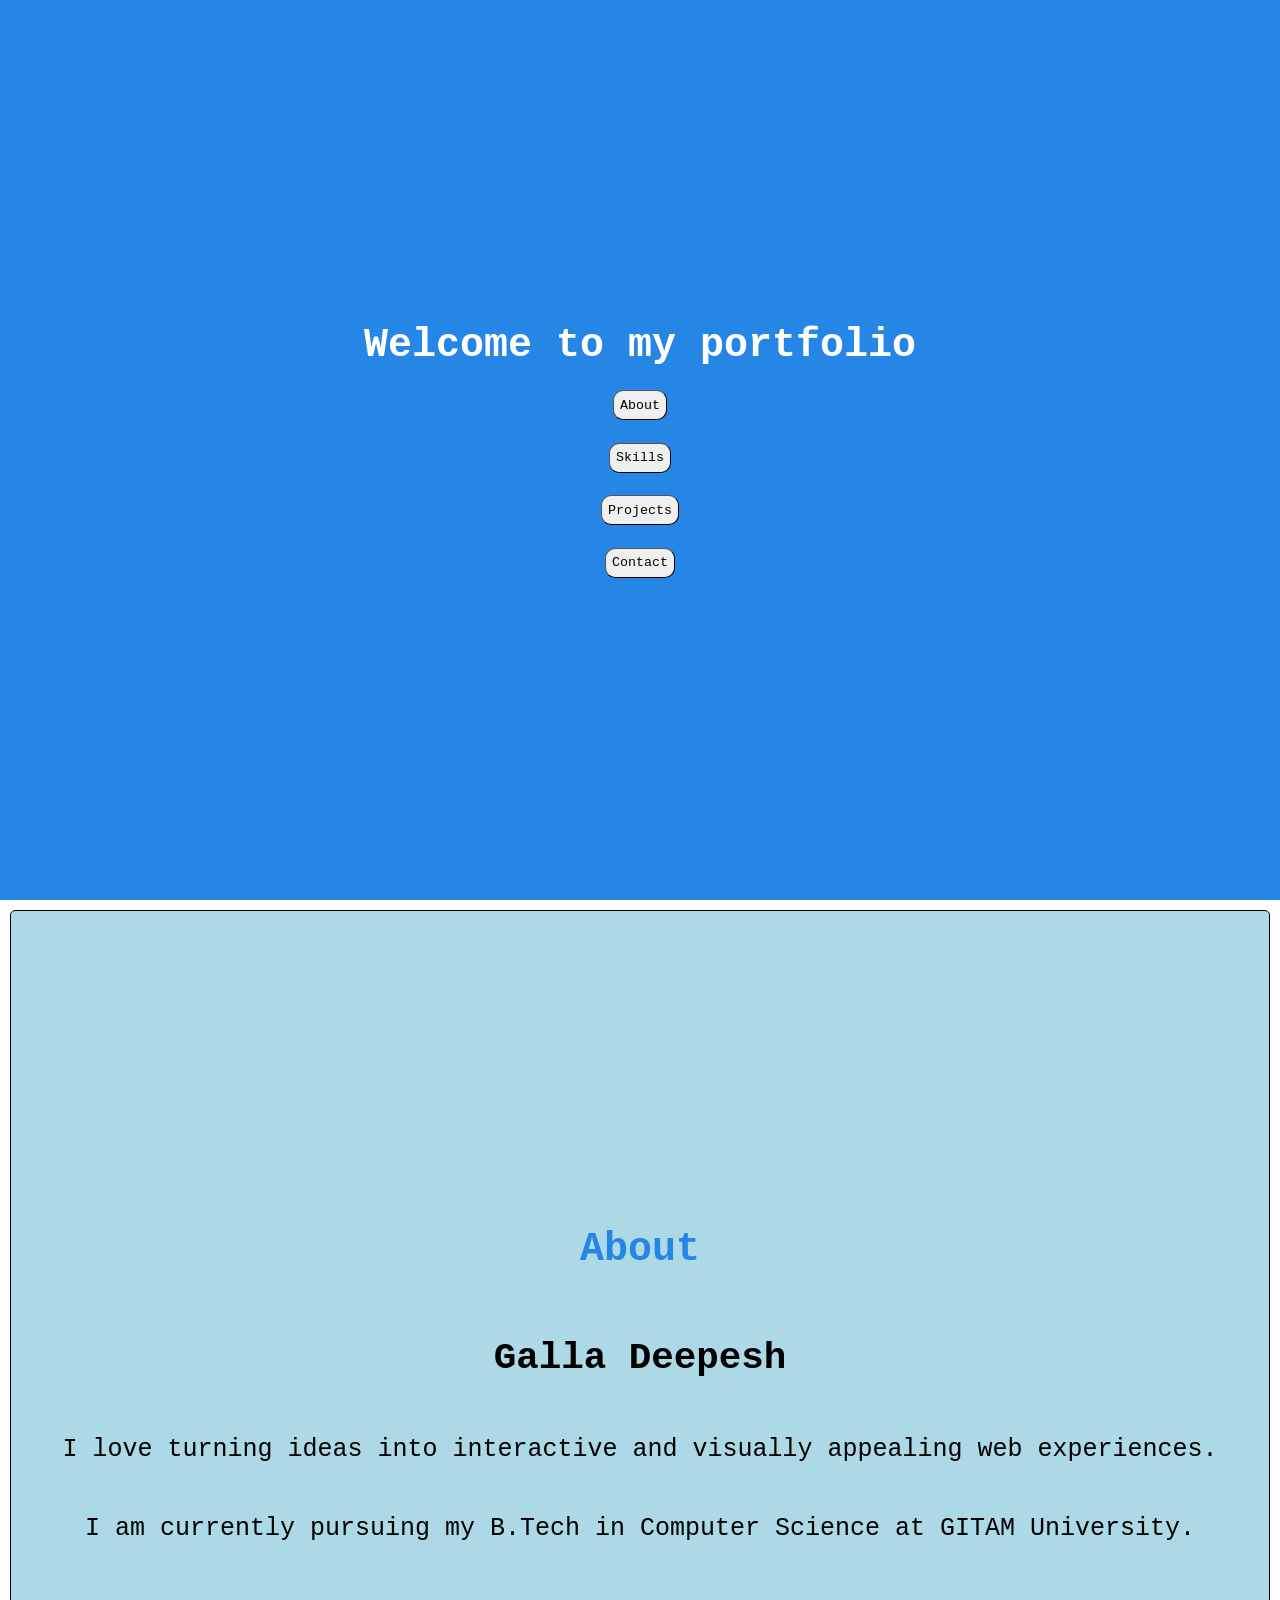
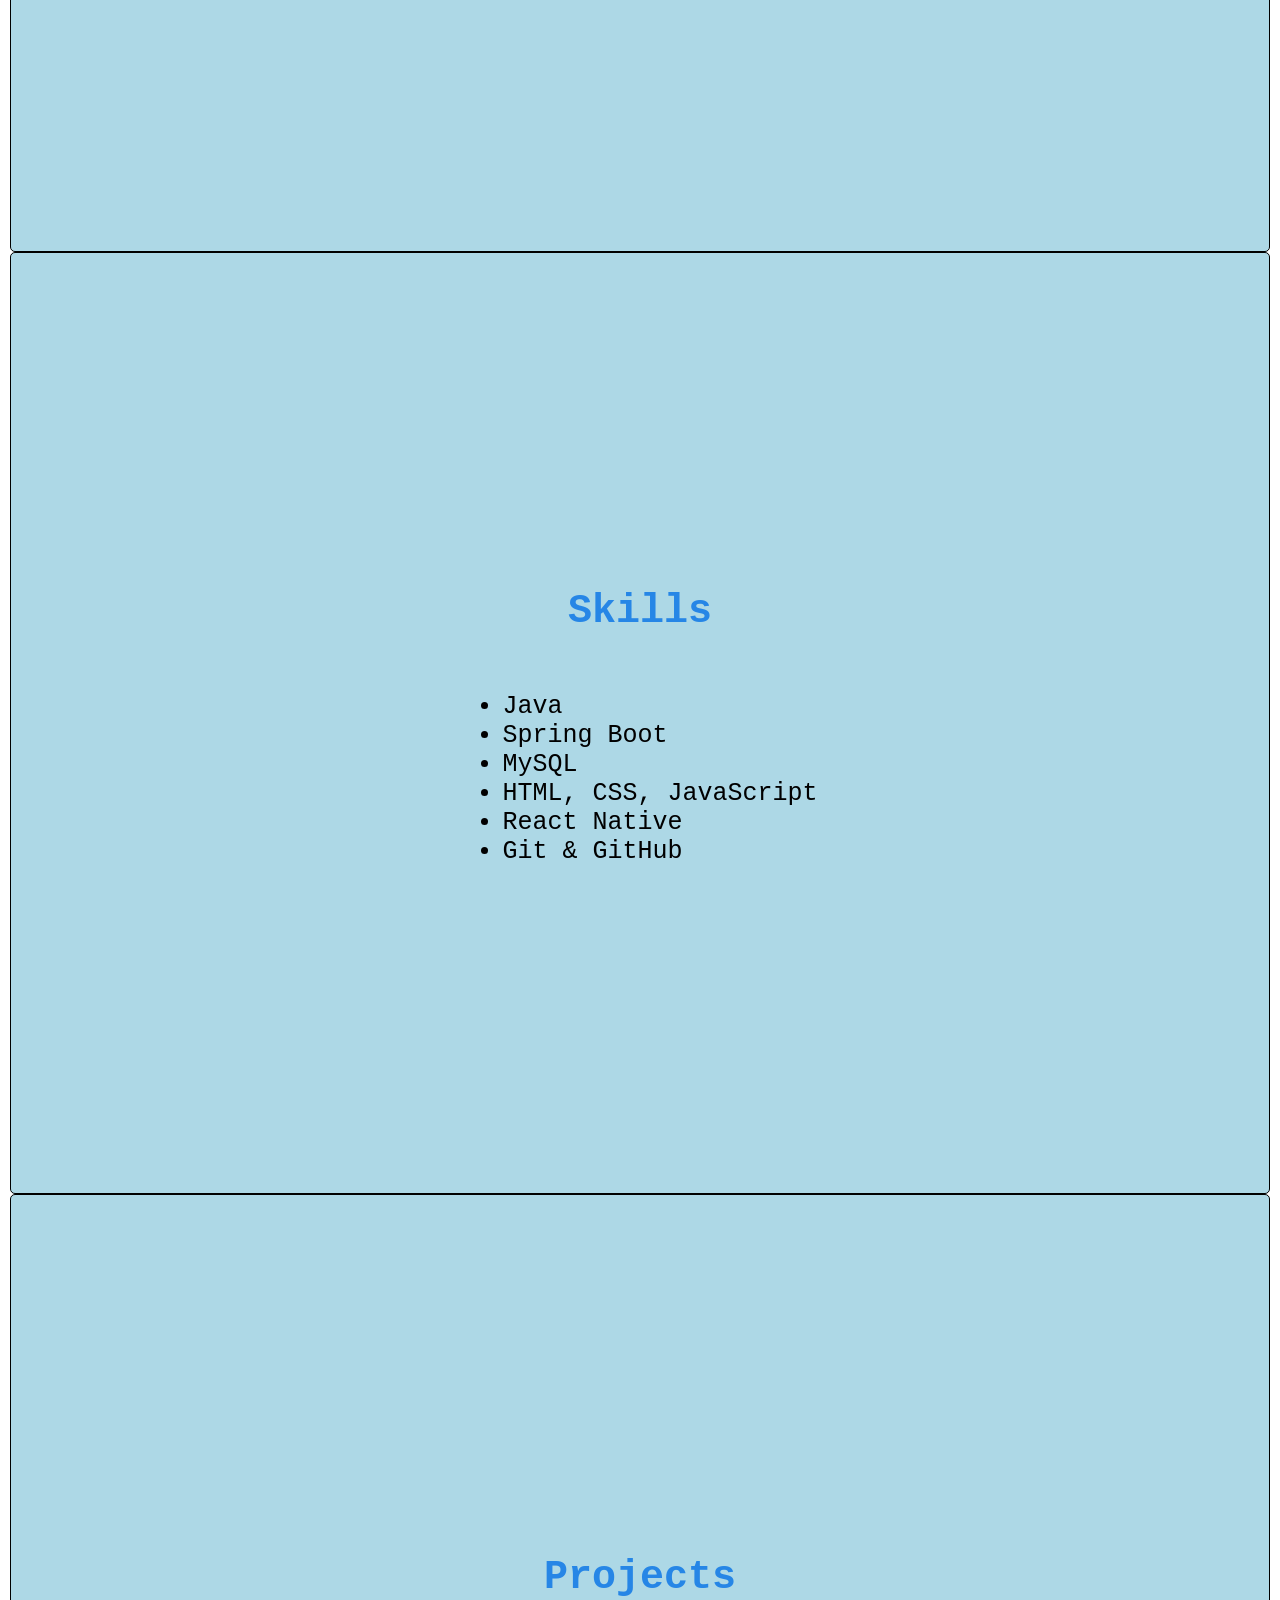
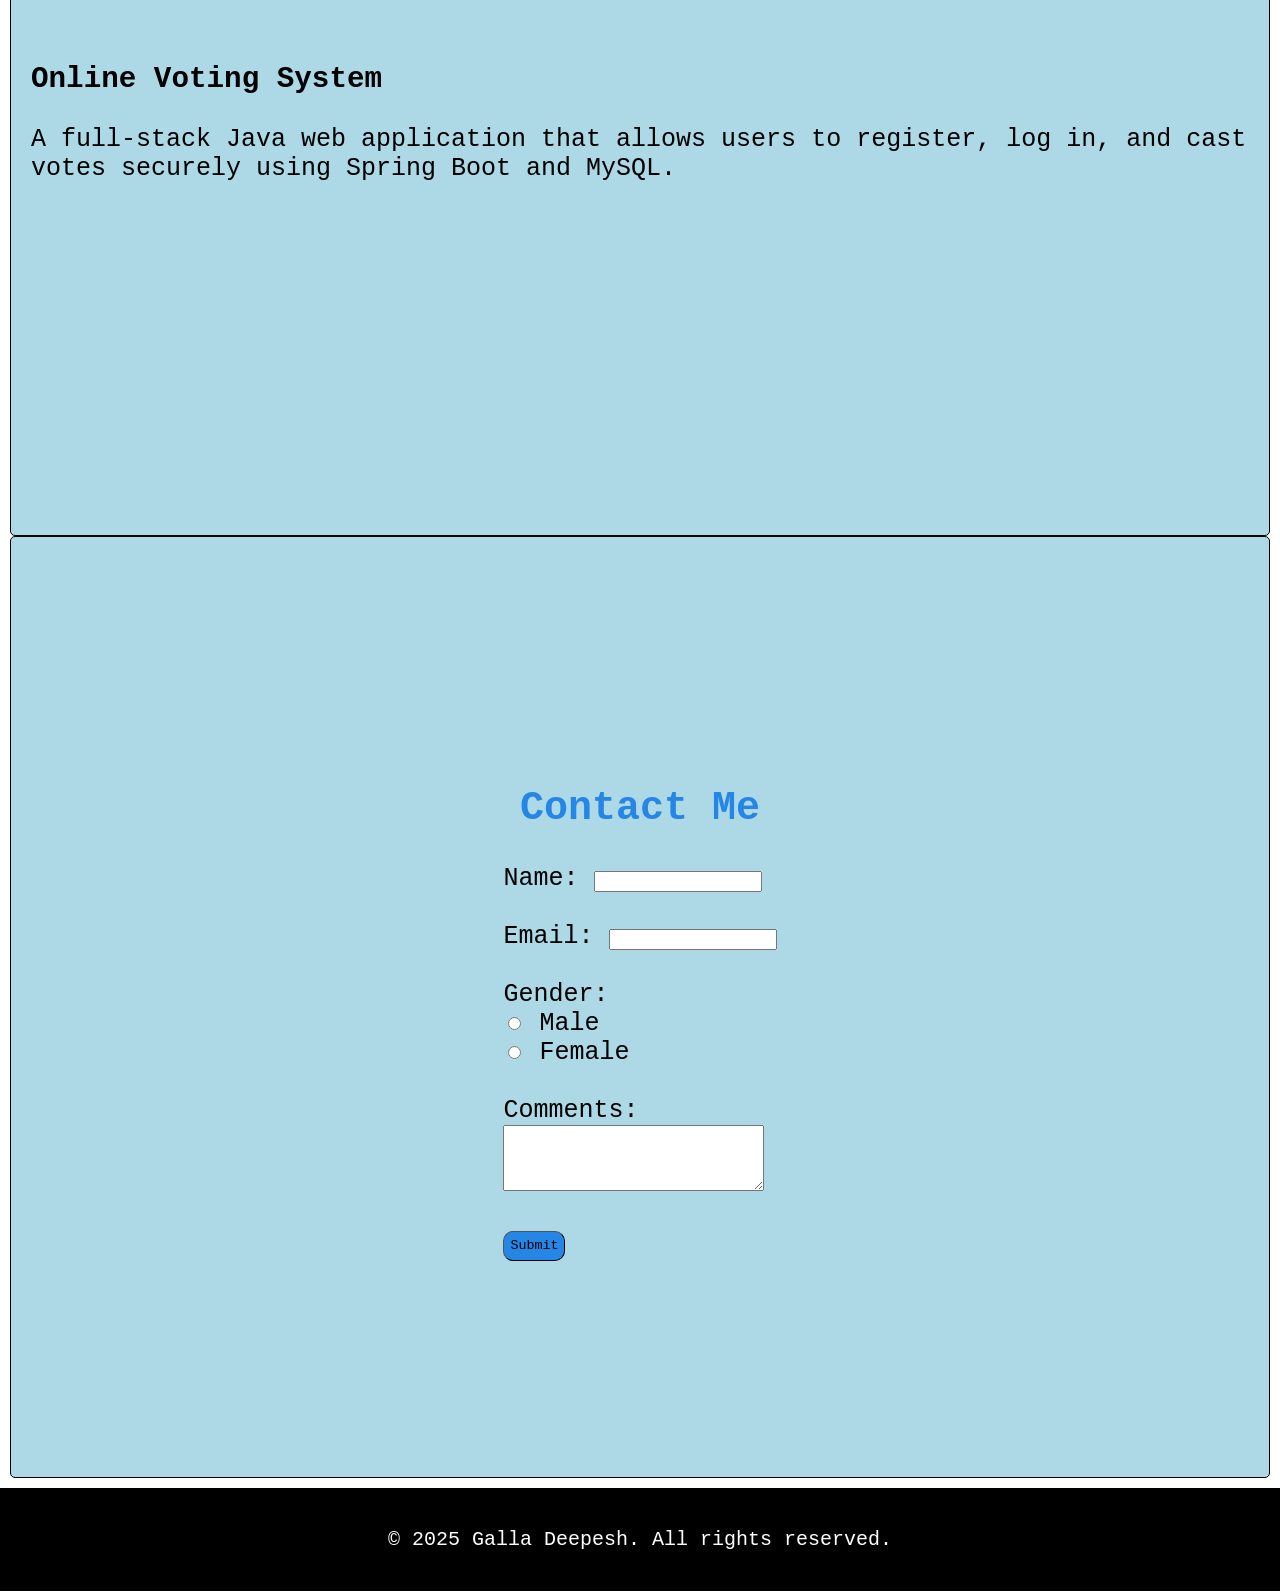
==== index.html @ 97112b42 "static webpage" ====
<!DOCTYPE html>
<html lang="en">
<head>
    <meta charset="UTF-8">
    <meta name="viewport" content="width=device-width, initial-scale=1.0">
    <title>Document</title>
    <link rel="stylesheet" href="style.css">
</head>
<body>
    <div class="container">
    <header>

        <h1>Welcome to my portfolio </h1>

        <a href="#About">
            <button class="button"> About </button>
        </a>

        <a href="#Skills">
            <button class="button"> Skills </button>
        </a>

        <a href="#Projects">
            <button class="button"> Projects </button>
        </a>

        <a href="#Contact">
            <button class="button"> Contact </button>
        </a>
    </header>

    <main>
        <section id="About">
            <h1>About</h1>
            <h2>Galla Deepesh</h2>
            <p>I love turning ideas into interactive and visually appealing web experiences.</p>
            <p>I am currently pursuing my B.Tech in Computer Science at GITAM University.</p>


        </section>

        <section id="Skills">
            <h1>Skills</h1>
            <ul>
                <li>Java</li>
                <li>Spring Boot</li>
                <li>MySQL</li>
                <li>HTML, CSS, JavaScript</li>
                <li>React Native</li>
                <li>Git & GitHub</li>
            </ul>

        </section>

        <section id="Projects">
            <h1>Projects</h1>
            <div class="project">
                <h3>Online Voting System</h3>
                <p>A full-stack Java web application that allows users to register, log in, and cast votes securely using Spring Boot and MySQL.</p>
            </div>

        </section>

        <section id="Contact">
            <h1>Contact Me</h1>

            <form action="#" method="post">
    
            <label for="name:">Name:</label>
            <input type="text" id="name" name="name" required><br><br>

            <label for="email:">Email:</label>
            <input type="email" id="email" name="email" required><br><br>

            <label>Gender:</label><br>
            <input type="radio"  name="gender" value="male">
            <label for="male">Male</label><br>

            <input type="radio"  name="gender" value="female">
            <label for="female">Female</label><br><br>

            <label for="comments">Comments:</label><br>
            <textarea id="comments" name="comments" rows="4" cols="30"></textarea><br><br>

            <button type="submit" class="submit">Submit</button>

            </form>

        </section>
        
    </main>

    <footer>
        <p>&copy; 2025 Galla Deepesh. All rights reserved.</p>
    </footer>

    </div>
    
</body>
</html>
---- style.css ----
*{
    font-family: monospace;
}
body{
    margin: 0;
    font-size: 25px;
}

h1{
    font-size: 40px;
    color: rgb(38, 134, 230);
}
header h1{
    color: white;
    margin: 0;
}

.button {
    height: 30px;
    border-radius: 10px;
    border-width: thin;
    cursor: pointer;
}
.button:hover{
    color: white;
    background-color: rgb(60, 148, 235);;
}


main{
    padding: 10px;
}

.submit{
    height: 30px;
    border-radius: 10px;
    border-width: thin;
    background-color: rgb(38, 134, 230);;
    cursor: pointer;
}

.submit:hover{
    color: white;
    background-color: darkgreen;
}
footer{
    background-color: black;
    color: white;
    font-size: 20px;
}

.container {
    max-width: max-content;    /* controls page width */
    margin: 0 auto;      /* centers left-right */
}

section {
    height: 100vh;
    background-color: rgb(173, 216, 230);
    border: 1px solid black;
    border-radius: 5px;
    padding: 20px;

    display: flex;
    flex-direction: column;
    justify-content: center; /* vertical center */
    align-items: center;     /* horizontal center */
}

header {
    height: 100vh;
    background-color: rgb(38, 134, 230);
    text-align: center;

    display: flex;
    flex-direction: column;
    justify-content: center;
    gap: 20px;
}

footer {
    text-align: center;
    padding: 20px;
}

html {
    scroll-behavior: smooth;
}
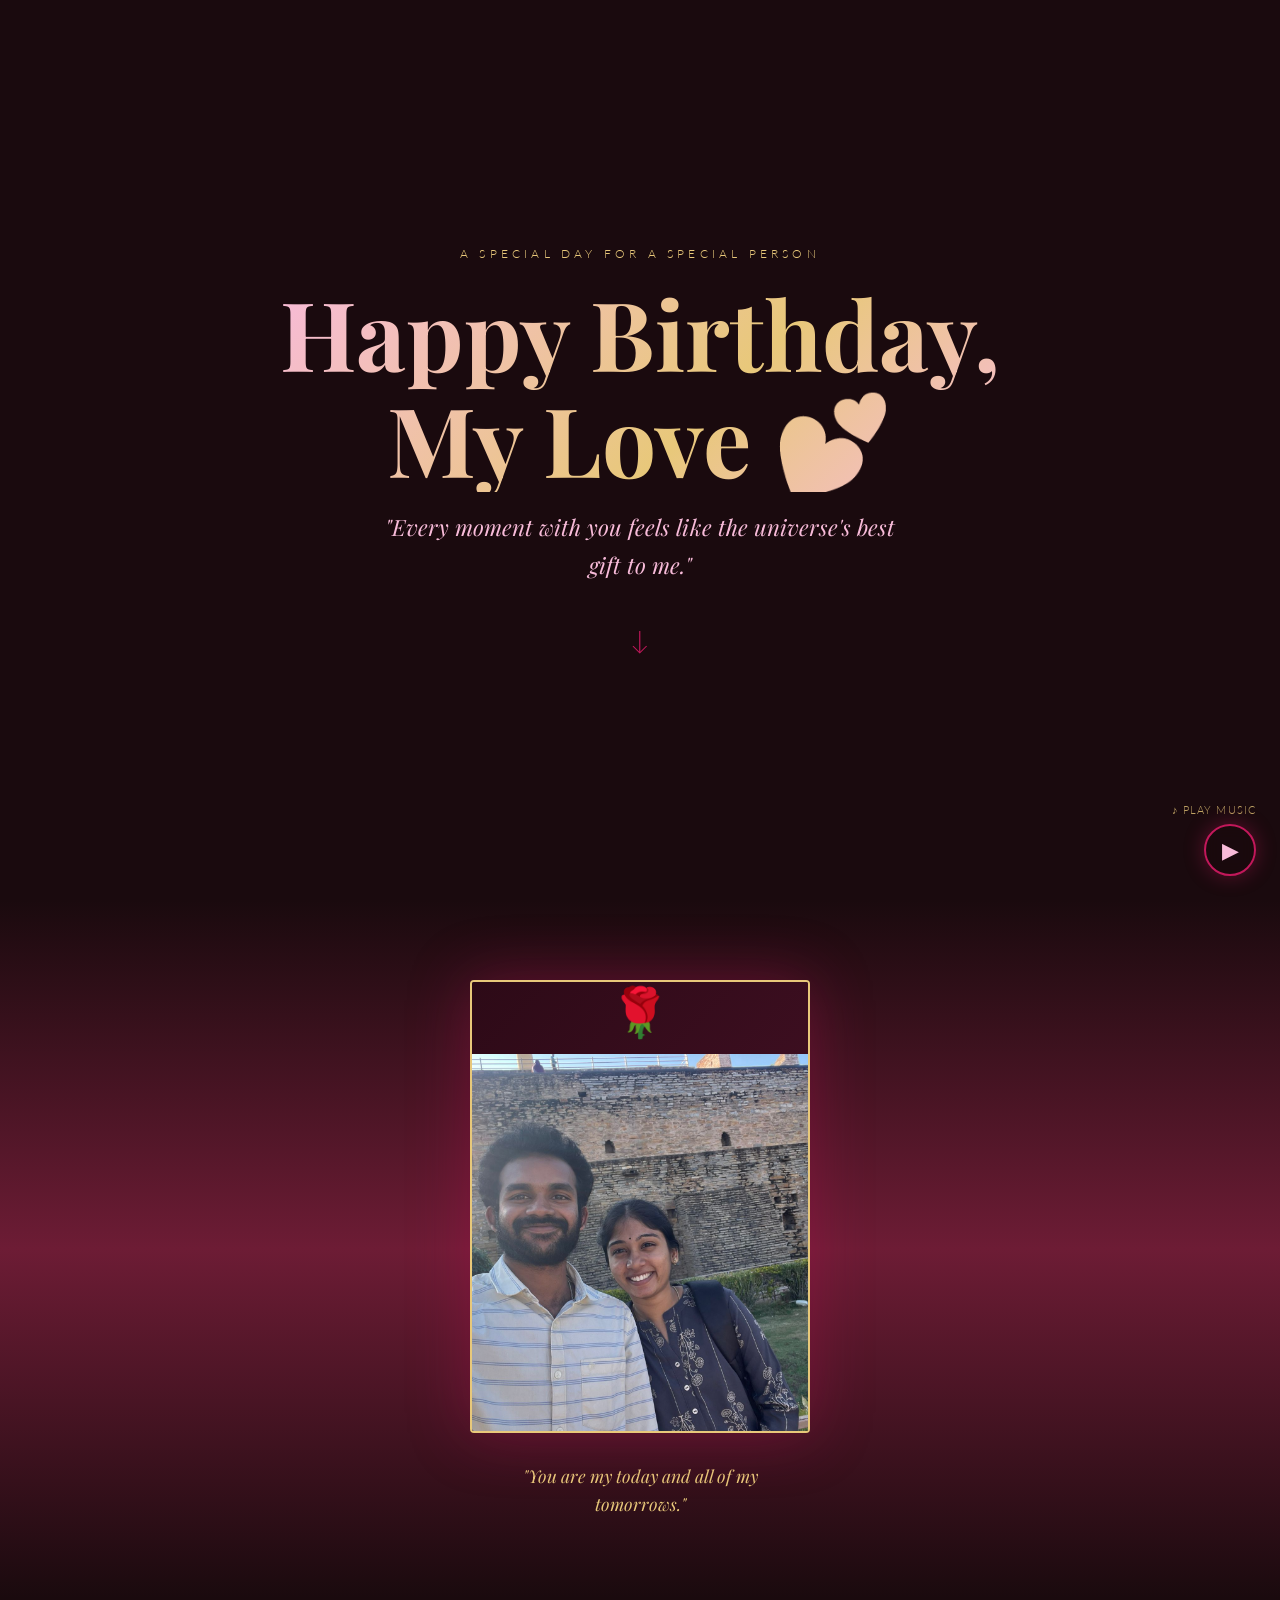
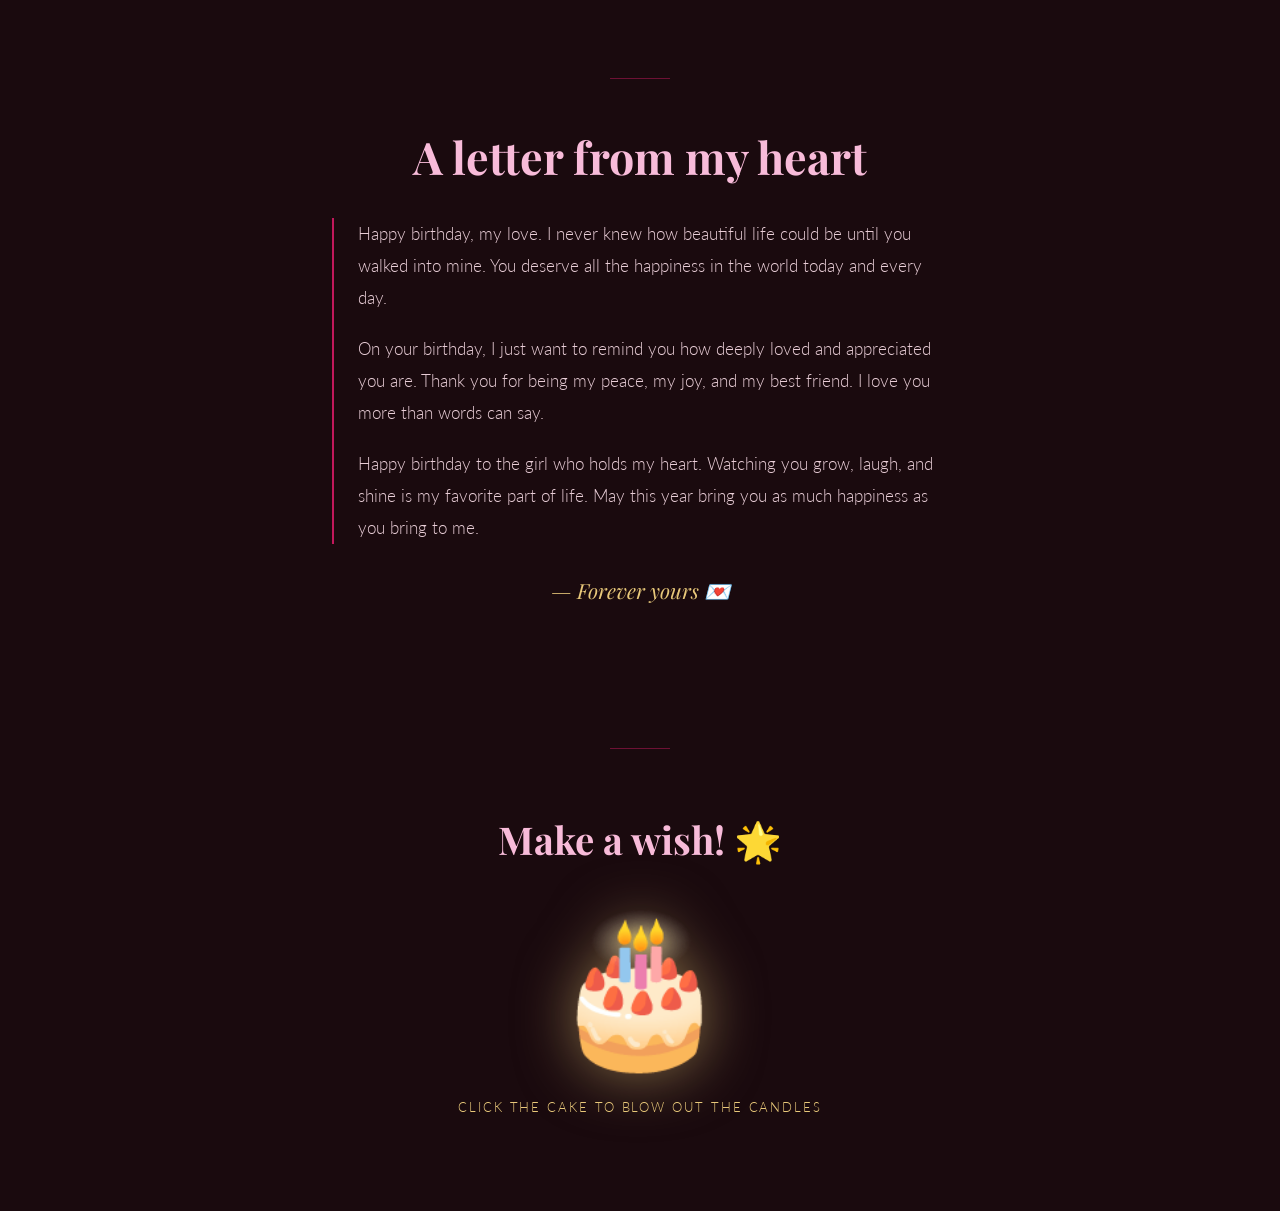
==== commit de272452: "birthday wish" ====
--- a/index.html
+++ b/index.html
@@ -1,101 +1,387 @@
-
 <!DOCTYPE html>
 <html lang="en">
 <head>
-    <meta charset="UTF-8">
-    <meta name="viewport" content="width=device-width, initial-scale=1.0">
-    <title>Document</title>
-    <link rel="stylesheet" href="style.css">
+<meta charset="UTF-8">
+<meta name="viewport" content="width=device-width, initial-scale=1.0">
+<title>Happy Birthday, Chinnu 💕</title>
+<link href="https://fonts.googleapis.com/css2?family=Playfair+Display:ital,wght@0,400;0,700;1,400&family=Lato:wght@300;400&display=swap" rel="stylesheet">
+<style>
+  *, *::before, *::after { box-sizing: border-box; margin: 0; padding: 0; }
+
+  :root {
+    --rose:    #C2185B;
+    --blush:   #F8BBD9;
+    --deep:    #1A0A0E;
+    --wine:    #6D1C35;
+    --gold:    #E8C87A;
+    --cream:   #FFF5F8;
+  }
+
+  html { scroll-behavior: smooth; }
+
+  body {
+    background: var(--deep);
+    color: var(--cream);
+    font-family: 'Lato', sans-serif;
+    font-weight: 300;
+    overflow-x: hidden;
+  }
+
+  /* ── Petals ── */
+  #petals { position: fixed; inset: 0; pointer-events: none; z-index: 0; overflow: hidden; }
+  .petal {
+    position: absolute;
+    top: -40px;
+    font-size: 1.2rem;
+    animation: fall linear infinite;
+    opacity: 0.7;
+  }
+  @keyframes fall {
+    0%   { transform: translateY(0) rotate(0deg); opacity: 0.8; }
+    100% { transform: translateY(110vh) rotate(360deg); opacity: 0; }
+  }
+
+  /* ── Hero ── */
+  #hero {
+    position: relative;
+    min-height: 100vh;
+    display: flex;
+    flex-direction: column;
+    align-items: center;
+    justify-content: center;
+    text-align: center;
+    padding: 2rem;
+    z-index: 1;
+  }
+
+  .eyebrow {
+    font-family: 'Lato', sans-serif;
+    letter-spacing: 0.35em;
+    font-size: 0.75rem;
+    text-transform: uppercase;
+    color: var(--gold);
+    margin-bottom: 1.2rem;
+  }
+
+  h1 {
+    font-family: 'Playfair Display', serif;
+    font-size: clamp(2.8rem, 8vw, 6rem);
+    line-height: 1.1;
+    background: linear-gradient(135deg, var(--blush) 0%, var(--gold) 60%, var(--blush) 100%);
+    -webkit-background-clip: text;
+    -webkit-text-fill-color: transparent;
+    background-clip: text;
+    margin-bottom: 1rem;
+  }
+
+  .tagline {
+    font-family: 'Playfair Display', serif;
+    font-style: italic;
+    font-size: clamp(1rem, 2.5vw, 1.4rem);
+    color: var(--blush);
+    max-width: 520px;
+    line-height: 1.7;
+    margin-bottom: 2.5rem;
+  }
+
+  .scroll-cue {
+    font-size: 1.6rem;
+    animation: bounce 1.6s ease-in-out infinite;
+    color: var(--rose);
+  }
+  @keyframes bounce { 0%,100%{transform:translateY(0)} 50%{transform:translateY(8px)} }
+
+  /* ── Photo ── */
+  #photo {
+    position: relative;
+    z-index: 1;
+    display: flex;
+    flex-direction: column;
+    align-items: center;
+    padding: 5rem 2rem;
+    background: linear-gradient(180deg, var(--deep) 0%, var(--wine) 50%, var(--deep) 100%);
+  }
+
+  .photo-frame {
+    width: min(340px, 88vw);
+    aspect-ratio: 3/4;
+    border: 2px solid var(--gold);
+    border-radius: 4px;
+    overflow: hidden;
+    position: relative;
+    box-shadow: 0 0 60px rgba(194,24,91,0.35);
+  }
+
+  .photo-placeholder {
+    width: 100%; height: 100%;
+    background: linear-gradient(135deg, #2d0a17 0%, #4a1228 100%);
+    display: flex;
+    flex-direction: column;
+    align-items: center;
+    justify-content: center;
+    gap: 0.8rem;
+    color: var(--blush);
+  }
+  .photo-placeholder span { font-size: 3rem; }
+  .photo-placeholder p {
+    font-size: 0.78rem;
+    letter-spacing: 0.15em;
+    text-transform: uppercase;
+    opacity: 0.6;
+  }
+
+  /* Replace .photo-placeholder img when you add the real photo */
+  .photo-frame img { width:100%; height:100%; object-fit:cover; }
+
+  .photo-caption {
+    margin-top: 1.8rem;
+    font-family: 'Playfair Display', serif;
+    font-style: italic;
+    font-size: 1.1rem;
+    color: var(--gold);
+    text-align: center;
+    max-width: 320px;
+    line-height: 1.6;
+  }
+
+  /* ── Message ── */
+  #message {
+    position: relative;
+    z-index: 1;
+    max-width: 680px;
+    margin: 0 auto;
+    padding: 5rem 2rem;
+    text-align: center;
+  }
+
+  #message h2 {
+    font-family: 'Playfair Display', serif;
+    font-size: clamp(1.8rem, 4vw, 2.8rem);
+    color: var(--blush);
+    margin-bottom: 2rem;
+  }
+
+  .letter {
+    font-size: 1.05rem;
+    line-height: 1.9;
+    color: #e8cdd6;
+    border-left: 2px solid var(--rose);
+    padding-left: 1.5rem;
+    text-align: left;
+  }
+
+  .letter p + p { margin-top: 1.2rem; }
+
+  .signature {
+    margin-top: 2rem;
+    font-family: 'Playfair Display', serif;
+    font-style: italic;
+    font-size: 1.3rem;
+    color: var(--gold);
+  }
+
+  /* ── Music ── */
+  #music {
+    position: fixed;
+    bottom: 1.5rem;
+    right: 1.5rem;
+    z-index: 100;
+    display: flex;
+    flex-direction: column;
+    align-items: flex-end;
+    gap: 0.5rem;
+  }
+
+  #music-label {
+    font-size: 0.7rem;
+    letter-spacing: 0.1em;
+    color: var(--gold);
+    text-transform: uppercase;
+    opacity: 0.8;
+  }
+
+  #music-btn {
+    width: 52px; height: 52px;
+    border-radius: 50%;
+    border: 2px solid var(--rose);
+    background: rgba(26,10,14,0.85);
+    backdrop-filter: blur(8px);
+    color: var(--blush);
+    font-size: 1.4rem;
+    cursor: pointer;
+    display: flex; align-items: center; justify-content: center;
+    transition: transform 0.2s, box-shadow 0.2s;
+    box-shadow: 0 0 20px rgba(194,24,91,0.4);
+  }
+  #music-btn:hover { transform: scale(1.1); box-shadow: 0 0 30px rgba(194,24,91,0.7); }
+  #music-btn.playing { animation: pulse-ring 2s ease-out infinite; }
+  @keyframes pulse-ring {
+    0%   { box-shadow: 0 0 0 0 rgba(194,24,91,0.6); }
+    70%  { box-shadow: 0 0 0 14px rgba(194,24,91,0); }
+    100% { box-shadow: 0 0 0 0 rgba(194,24,91,0); }
+  }
+
+  /* ── Candles ── */
+  #candles {
+    position: relative; z-index: 1;
+    display: flex;
+    flex-direction: column;
+    align-items: center;
+    padding: 4rem 2rem 6rem;
+    gap: 1rem;
+  }
+  #candles h2 {
+    font-family: 'Playfair Display', serif;
+    font-size: clamp(1.6rem, 3.5vw, 2.4rem);
+    color: var(--blush);
+    margin-bottom: 1rem;
+  }
+  .cake { font-size: clamp(5rem, 15vw, 9rem); filter: drop-shadow(0 0 30px #E8C87A88); }
+  .blow-hint {
+    font-size: 0.8rem; letter-spacing: 0.15em; text-transform: uppercase;
+    color: var(--gold); opacity: 0.7; margin-top: 0.5rem;
+  }
+
+  /* ── Divider ── */
+  .divider {
+    width: 60px; height: 1px;
+    background: var(--rose);
+    margin: 0 auto 3rem;
+    opacity: 0.5;
+  }
+
+  /* ── Fade-in on scroll ── */
+  .reveal { opacity: 0; transform: translateY(28px); transition: opacity 0.8s ease, transform 0.8s ease; }
+  .reveal.visible { opacity: 1; transform: none; }
+
+  @media (prefers-reduced-motion: reduce) {
+    .petal, #music-btn.playing, .scroll-cue { animation: none; }
+    .reveal { opacity:1; transform:none; }
+  }
+</style>
 </head>
 <body>
-    <div class="container">
-    <header>
-
-        <h1>Welcome to my portfolio </h1>
-
-        <a href="#About">
-            <button class="button"> About </button>
-        </a>
-
-        <a href="#Skills">
-            <button class="button"> Skills </button>
-        </a>
-
-        <a href="#Projects">
-            <button class="button"> Projects </button>
-        </a>
-
-        <a href="#Contact">
-            <button class="button"> Contact </button>
-        </a>
-    </header>
-
-    <main>
-        <section id="About">
-            <h1>About</h1>
-            <h2>Galla Deepesh</h2>
-            <p>I love turning ideas into interactive and visually appealing web experiences.</p>
-            <p>I am currently pursuing my B.Tech in Computer Science at GITAM University.</p>
-
-
-        </section>
-
-        <section id="Skills">
-            <h1>Skills</h1>
-            <ul>
-                <li>Java</li>
-                <li>Spring Boot</li>
-                <li>MySQL</li>
-                <li>HTML, CSS, JavaScript</li>
-                <li>React Native</li>
-                <li>Git & GitHub</li>
-            </ul>
-
-        </section>
-
-        <section id="Projects">
-            <h1>Projects</h1>
-            <div class="project">
-                <h3>Online Voting System</h3>
-                <p>A full-stack Java web application that allows users to register, log in, and cast votes securely using Spring Boot and MySQL.</p>
-            </div>
-
-        </section>
-
-        <section id="Contact">
-            <h1>Contact Me</h1>
-
-            <form action="#" method="post">
-    
-            <label for="name:">Name:</label>
-            <input type="text" id="name" name="name" required><br><br>
-
-            <label for="email:">Email:</label>
-            <input type="email" id="email" name="email" required><br><br>
-
-            <label>Gender:</label><br>
-            <input type="radio"  name="gender" value="male">
-            <label for="male">Male</label><br>
-
-            <input type="radio"  name="gender" value="female">
-            <label for="female">Female</label><br><br>
-
-            <label for="comments">Comments:</label><br>
-            <textarea id="comments" name="comments" rows="4" cols="30"></textarea><br><br>
-
-            <button type="submit" class="submit">Submit</button>
-
-            </form>
-
-        </section>
+
+<!-- Falling petals -->
+<div id="petals"></div>
+
+<!-- ── HERO ── -->
+<section id="hero">
+  <p class="eyebrow">A Special Day for a Special Person</p>
+  <h1>Happy Birthday,<br>My Love 💕</h1>
+  <p class="tagline">"Every moment with you feels like the universe's best gift to me."</p>
+  <div class="scroll-cue">↓</div>
+</section>
+
+<!-- ── PHOTO ── -->
+<section id="photo">
+  <div class="reveal photo-frame">
+    <!-- 🖼️ Replace this div with <img src="your-photo.jpg" alt="My Love"> when ready -->
+    <div class="photo-placeholder">
+      <span>🌹</span>
+      <img src="srinu1.jpeg" alt="My Love">
+    </div>
+  </div>
+  <p class="photo-caption reveal">"You are my today and all of my tomorrows."</p>
+</section>
+
+<!-- ── MESSAGE ── -->
+<section id="message">
+  <div class="divider"></div>
+  <h2 class="reveal">A letter from my heart</h2>
+  <div class="letter reveal">
+     <p>Happy birthday, my love. I never knew how beautiful life could be until you walked into mine. You deserve all the happiness in the world today and every day.</p>
         
-    </main>
-
-    <footer>
-        <p>&copy; 2025 Galla Deepesh. All rights reserved.</p>
-    </footer>
-
-    </div>
-    
+        <p>On your birthday, I just want to remind you how deeply loved and appreciated you are. Thank you for being my peace, my joy, and my best friend. I love you more than words can say.</p>
+        
+        <p>Happy birthday to the girl who holds my heart. Watching you grow, laugh, and shine is my favorite part of life. May this year bring you as much happiness as you bring to me.</p>
+  </div>
+  <p class="signature reveal">— Forever yours 💌</p>
+</section>
+
+<!-- ── CAKE ── -->
+<section id="candles">
+  <div class="divider"></div>
+  <h2 class="reveal">Make a wish! 🌟</h2>
+  <div class="cake reveal" id="cake" title="Click to blow out the candles!">🎂</div>
+  <p class="blow-hint reveal">Click the cake to blow out the candles</p>
+</section>
+
+<!-- ── MUSIC PLAYER ── -->
+<div id="music">
+  <span id="music-label">♪ Play music</span>
+  <button id="music-btn" aria-label="Toggle music">▶</button>
+</div>
+
+<!-- 🎵 Add your MP3 file in the same folder and update the src below -->
+<audio id="bg-music" src="Edd_Sheeran_-_Perfect_(mp3.pm).mp3" loop></audio>
+
+<script>
+/* ─── PETALS ─── */
+(function spawnPetals() {
+  const container = document.getElementById('petals');
+  const emojis = ['🌸','🌹','🌷','✨','💕','💖'];
+  for (let i = 0; i < 28; i++) {
+    const p = document.createElement('span');
+    p.className = 'petal';
+    p.textContent = emojis[i % emojis.length];
+    p.style.left = Math.random() * 100 + 'vw';
+    p.style.animationDuration = (6 + Math.random() * 8) + 's';
+    p.style.animationDelay   = (Math.random() * 10) + 's';
+    p.style.fontSize = (0.8 + Math.random() * 0.9) + 'rem';
+    container.appendChild(p);
+  }
+})();
+
+/* ─── SCROLL REVEAL ─── */
+const reveals = document.querySelectorAll('.reveal');
+const observer = new IntersectionObserver(entries => {
+  entries.forEach(e => { if (e.isIntersecting) { e.target.classList.add('visible'); observer.unobserve(e.target); }});
+}, { threshold: 0.15 });
+reveals.forEach(el => observer.observe(el));
+
+/* ─── CAKE CLICK ─── */
+document.getElementById('cake').addEventListener('click', function() {
+  this.style.filter = 'none';
+  this.textContent = '🎉';
+  document.querySelector('.blow-hint').textContent = '✨ Wish made! Your dream is on its way ✨';
+  confettiBurst();
+});
+
+function confettiBurst() {
+  const container = document.getElementById('petals');
+  const burst = ['🎊','🎉','⭐','💫','🌟','💖','🎈'];
+  for (let i = 0; i < 18; i++) {
+    const s = document.createElement('span');
+    s.className = 'petal';
+    s.textContent = burst[i % burst.length];
+    s.style.left = (20 + Math.random() * 60) + 'vw';
+    s.style.animationDuration = (2 + Math.random() * 3) + 's';
+    s.style.animationDelay   = (Math.random() * 1) + 's';
+    s.style.fontSize = '1.4rem';
+    container.appendChild(s);
+    setTimeout(() => s.remove(), 5000);
+  }
+}
+
+/* ─── MP3 MUSIC PLAYER ─── */
+const audio = document.getElementById('bg-music');
+const btn   = document.getElementById('music-btn');
+const label = document.getElementById('music-label');
+
+btn.addEventListener('click', () => {
+  if (audio.paused) {
+    audio.play();
+    btn.textContent = '⏸';
+    btn.classList.add('playing');
+    label.textContent = '♪ Playing…';
+  } else {
+    audio.pause();
+    btn.textContent = '▶';
+    btn.classList.remove('playing');
+    label.textContent = '♪ Play music';
+  }
+});
+</script>
 </body>
 </html>
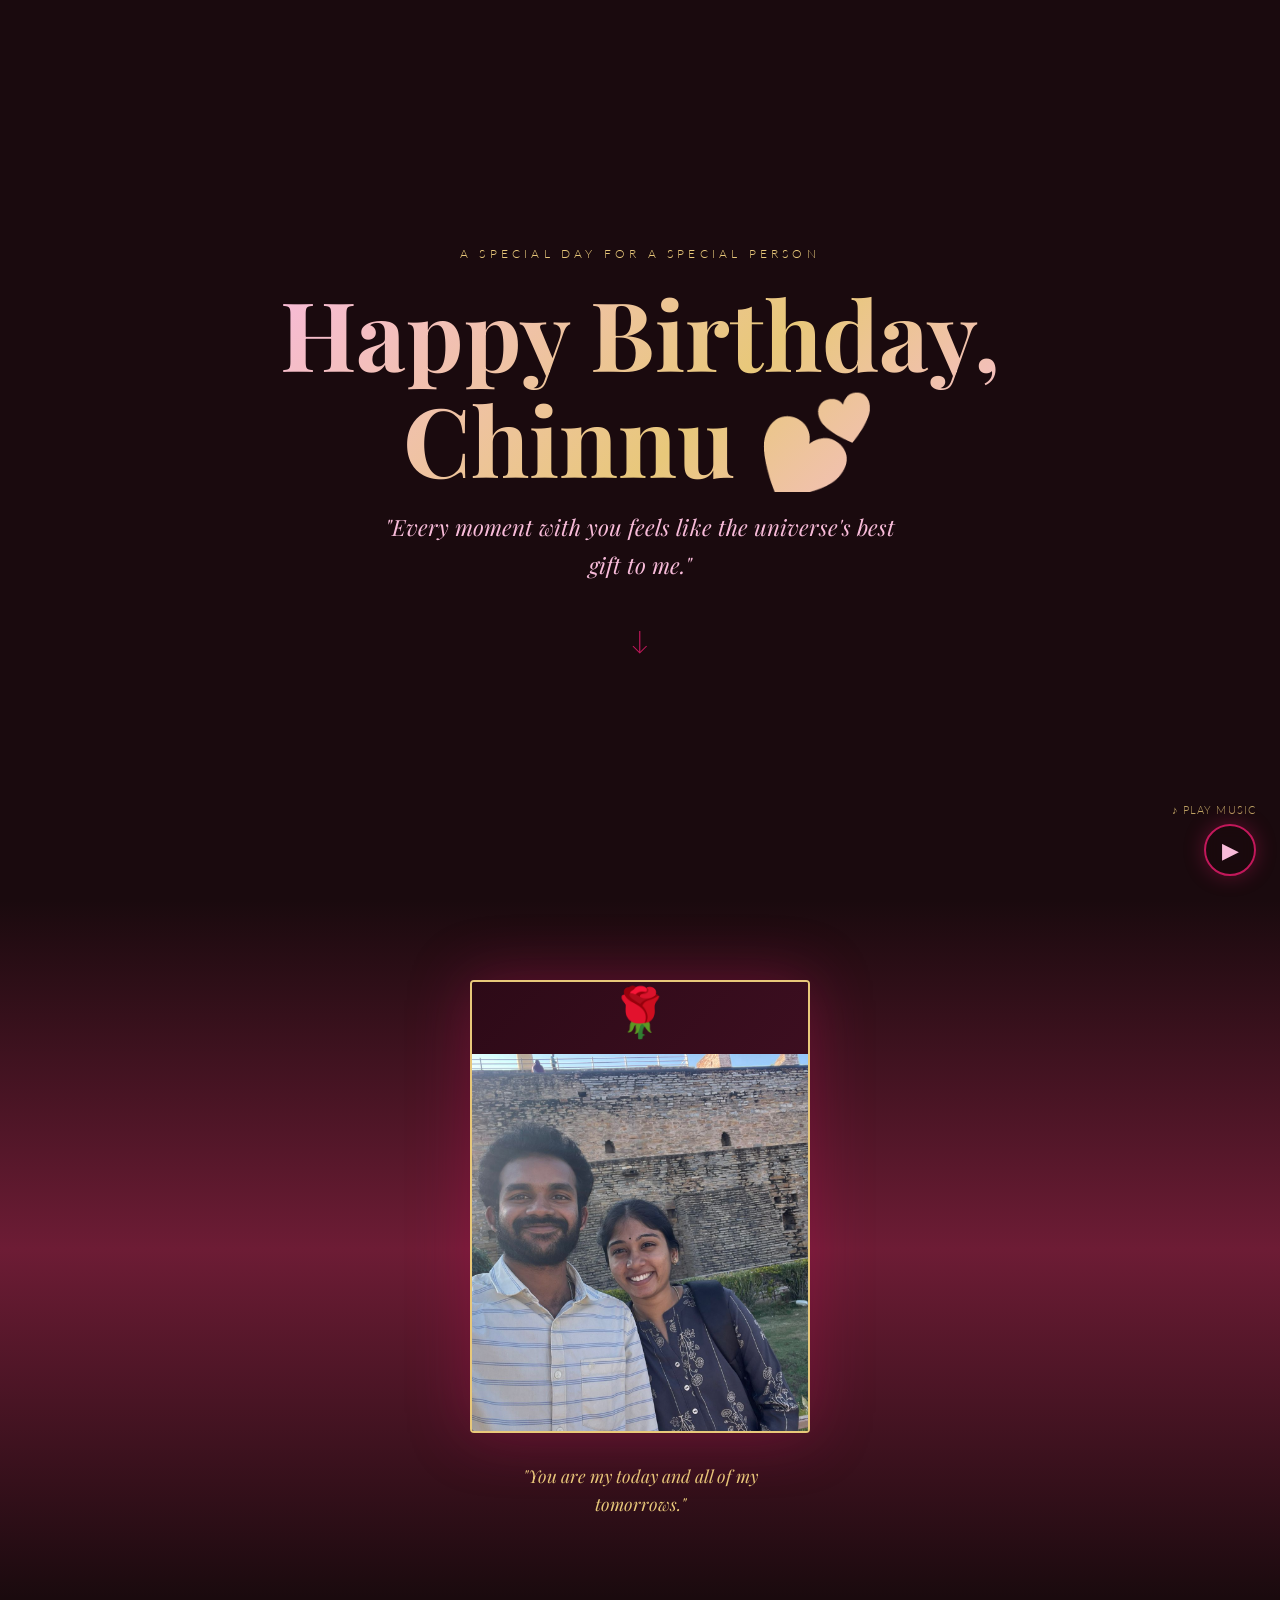
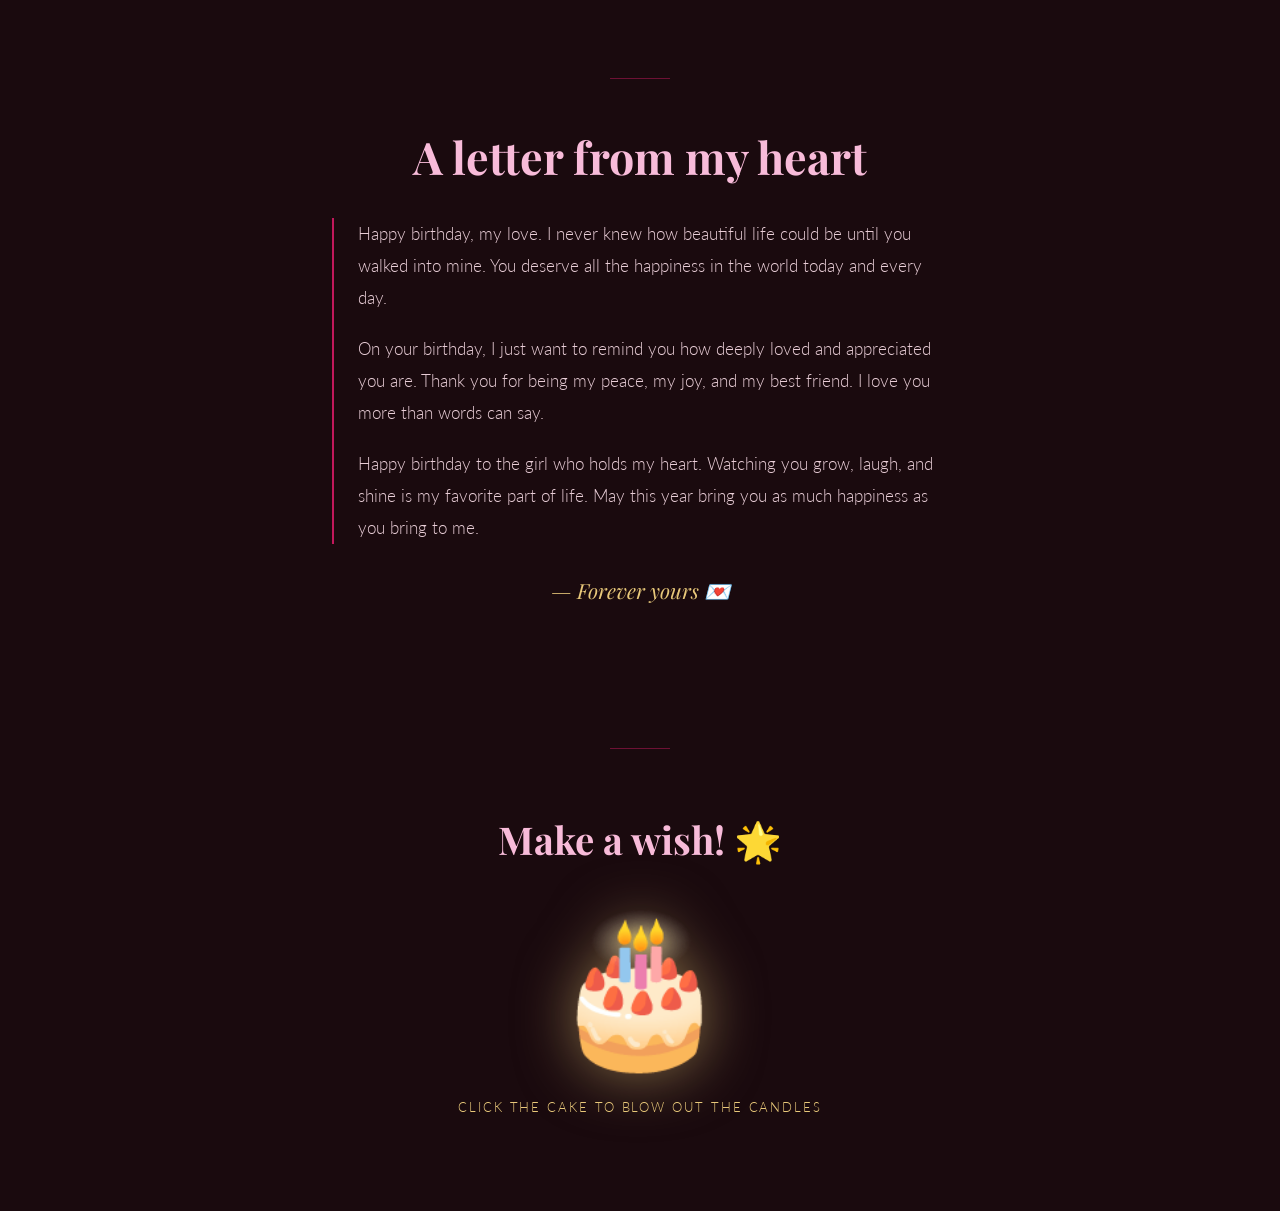
==== commit 286066d0: "birthday wish" ====
--- a/index.html
+++ b/index.html
@@ -268,7 +268,7 @@
 <!-- ── HERO ── -->
 <section id="hero">
   <p class="eyebrow">A Special Day for a Special Person</p>
-  <h1>Happy Birthday,<br>My Love 💕</h1>
+  <h1>Happy Birthday,<br> Chinnu 💕</h1>
   <p class="tagline">"Every moment with you feels like the universe's best gift to me."</p>
   <div class="scroll-cue">↓</div>
 </section>
